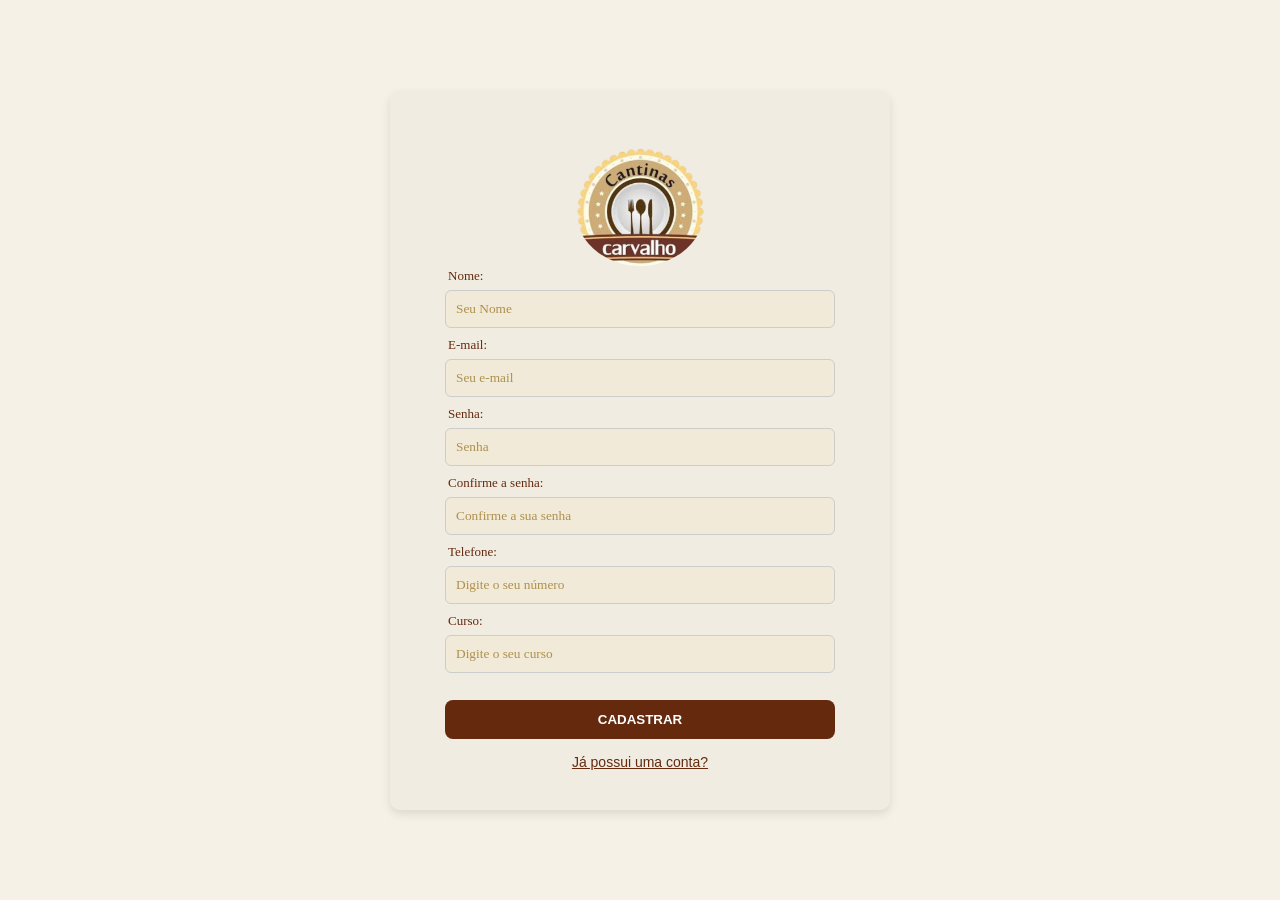
==== cadastroAluno.html @ 794c5adb "Add files via upload" ====
<!DOCTYPE html>
<html lang="en">

<head>
    <meta charset="UTF-8">
    <meta name="viewport" content="width=device-width, initial-scale=1.0">
    <title>Cadastro Aluno</title>
    <link rel="stylesheet" href="/cadastroAluno.css">
    <link rel="shortcut icon" href="caminho/do/seu-icone.png" type="image/x-icon">
</head>

<body>
    <div id="login">
        <form class="form">
            <div class="logo">
                <img src="/img/Captura_de_tela_2026-03-31_082739-removebg-preview.png" alt="Logo">
            </div>
            <div class="form-container">
                <label for="nome">Nome:</label>
                <div class="nome">
                    <input type="text" id="nome" placeholder="Seu Nome" required >
                </div>

                <label for="email">E-mail:</label>
                <div class="email-icone">
                    <input type="email" id="email" placeholder="Seu e-mail" required>
                </div>

                <label for="senha">Senha:</label>
                <div class="nome">
                    <input type="password" id="senha" placeholder="Senha" required>
                </div>

                <label for="nome">Confirme a senha:</label>
                <div class="Confirme_senha ">
                    <input type="password" id="Confirme_senha" placeholder="Confirme a sua senha" required>
                </div>

                <label for="nome">Telefone:</label>
                <div class="Confirme_senha ">
                    <input type="tel" id="Confirme_senha" placeholder="Digite o seu número" required>
                </div>

                <label for="nome">Curso:</label>
                <div class="Confirme_senha ">
                    <input type="tel" id="Confirme_senha" placeholder="Digite o seu curso" required>
                </div>

            </div>

            <div class="btn-container">
                <button id="button">CADASTRAR</button>
            </div>

            <a id="link" href="">Já possui uma conta?</a>

        </form>

    </div>

</body>

</html>
---- cadastroAluno.css ----
body {
    background-color: #F6F1E6;
    font-family: Arial;
    display: flex;
    justify-content: center; 
    align-items: center;     
    height: 100vh;           
    margin: 0;
    padding: 0;
}

* {
    box-sizing: border-box;
}

.logo {
    display: flex;
    justify-content: center; 
    width: 100%;            

}
img {
    height: 120px;
    object-fit: cover;
    border-radius: 50%;
}

#login {
    background: #F0ECE1;
    padding: 40px;
    border-radius: 10px;
    box-shadow: 0 4px 10px rgba(0, 0, 0, 0.1);
    width: 500px;
    display: flex;
    justify-content: center;
}

.form {
    margin-bottom: 20px; 
    width: 100%;  
    margin: 15px 15px 0px 15px;
    color: #652A0E;
}

#nome, #email, #senha, #Confirme_senha {
    margin-bottom: 7px;
   
}

label {
    padding-left: 3px;
    font-size: 13px;
    font-family: 'Inter';
}

input {
    width: 100%;
    padding: 10px; 
    margin-top: 6px;
    font-family: 'Inter';
    border: 1px solid #ccc;
    border-radius: 6px;
    background: #F2EAD8;
    
}

input::placeholder {
    color: #ad904d;
}

.btn-container {
    width: 100%;
    display: flex;
    justify-content: center;
    margin-top: 20px;   
    margin-bottom: 25px;
}

#button{
    width: 100%;
    padding: 12px;
    border-radius: 8px;
    background-color: #652A0E;
    color: #FFF;
    border: none;
    font-weight: bold;
    
}

#link {
   display: flex;
   justify-content: center;
   margin-top: -10px;
   color: #652A0E;
   font-family: Arial;
   font-size: 14px;
}
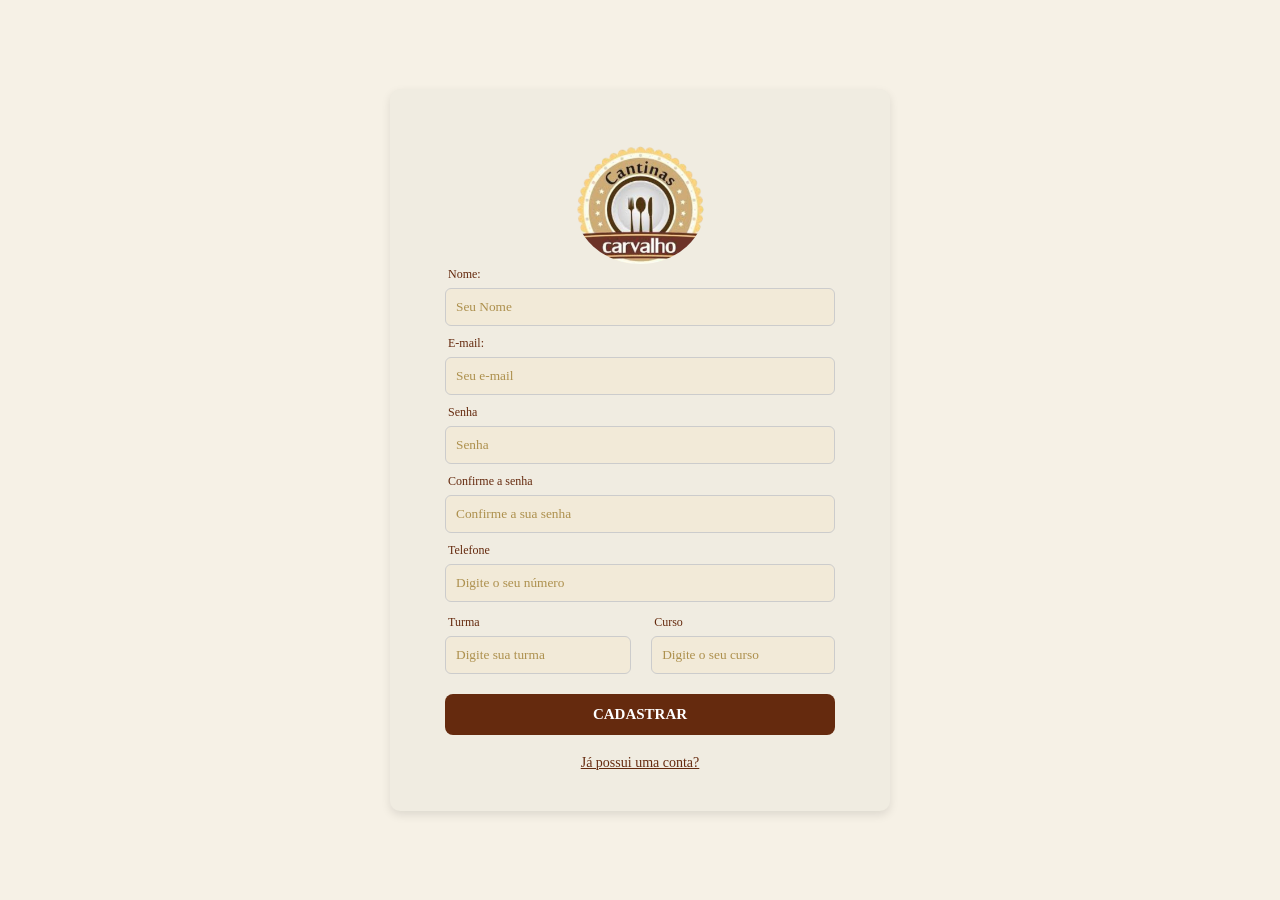
==== commit 452f6afd: "Update_07_04" ====
--- a/cadastroAluno.html
+++ b/cadastroAluno.html
@@ -6,7 +6,6 @@
     <meta name="viewport" content="width=device-width, initial-scale=1.0">
     <title>Cadastro Aluno</title>
     <link rel="stylesheet" href="/cadastroAluno.css">
-    <link rel="shortcut icon" href="caminho/do/seu-icone.png" type="image/x-icon">
 </head>
 
 <body>
@@ -18,7 +17,7 @@
             <div class="form-container">
                 <label for="nome">Nome:</label>
                 <div class="nome">
-                    <input type="text" id="nome" placeholder="Seu Nome" required >
+                    <input type="text" id="nome" placeholder="Seu Nome" required>
                 </div>
 
                 <label for="email">E-mail:</label>
@@ -26,24 +25,31 @@
                     <input type="email" id="email" placeholder="Seu e-mail" required>
                 </div>
 
-                <label for="senha">Senha:</label>
+                <label for="senha">Senha</label>
                 <div class="nome">
                     <input type="password" id="senha" placeholder="Senha" required>
                 </div>
 
-                <label for="nome">Confirme a senha:</label>
+                <label for="nome">Confirme a senha</label>
                 <div class="Confirme_senha ">
                     <input type="password" id="Confirme_senha" placeholder="Confirme a sua senha" required>
                 </div>
 
-                <label for="nome">Telefone:</label>
+                <label for="nome">Telefone</label>
                 <div class="Confirme_senha ">
-                    <input type="tel" id="Confirme_senha" placeholder="Digite o seu número" required>
+                    <input type="tel" id="telefone" placeholder="Digite o seu número" required>
                 </div>
 
-                <label for="nome">Curso:</label>
-                <div class="Confirme_senha ">
-                    <input type="tel" id="Confirme_senha" placeholder="Digite o seu curso" required>
+                <div class="form_identificacao">
+                    <div class="Confirme_senha ">
+                        <label for="nome">Curso</label>
+                        <input type="tel" placeholder="Digite o seu curso" required>
+                    </div>
+
+                    <div class="Confirme_senha ">
+                        <label for="nome">Turma</label>
+                        <input type="tel" placeholder="Digite sua turma" required>
+                    </div>
                 </div>
 
             </div>
--- a/cadastroAluno.css
+++ b/cadastroAluno.css
@@ -49,7 +49,7 @@
 
 label {
     padding-left: 3px;
-    font-size: 13px;
+    font-size: 12px;
     font-family: 'Inter';
 }
 
@@ -61,7 +61,6 @@
     border: 1px solid #ccc;
     border-radius: 6px;
     background: #F2EAD8;
-    
 }
 
 input::placeholder {
@@ -84,16 +83,24 @@
     color: #FFF;
     border: none;
     font-weight: bold;
+    font-family: 'Inter';
+    font-size: 15px;
     
 }
 
 #link {
    display: flex;
    justify-content: center;
-   margin-top: -10px;
+   margin-top: -5px;
    color: #652A0E;
    font-family: Arial;
    font-size: 14px;
+   font-family: 'Inter';
 }
 
-
+.form_identificacao{
+    display: flex;
+    flex-direction: row-reverse;
+    gap: 20px;
+    margin-top: 10px;
+}
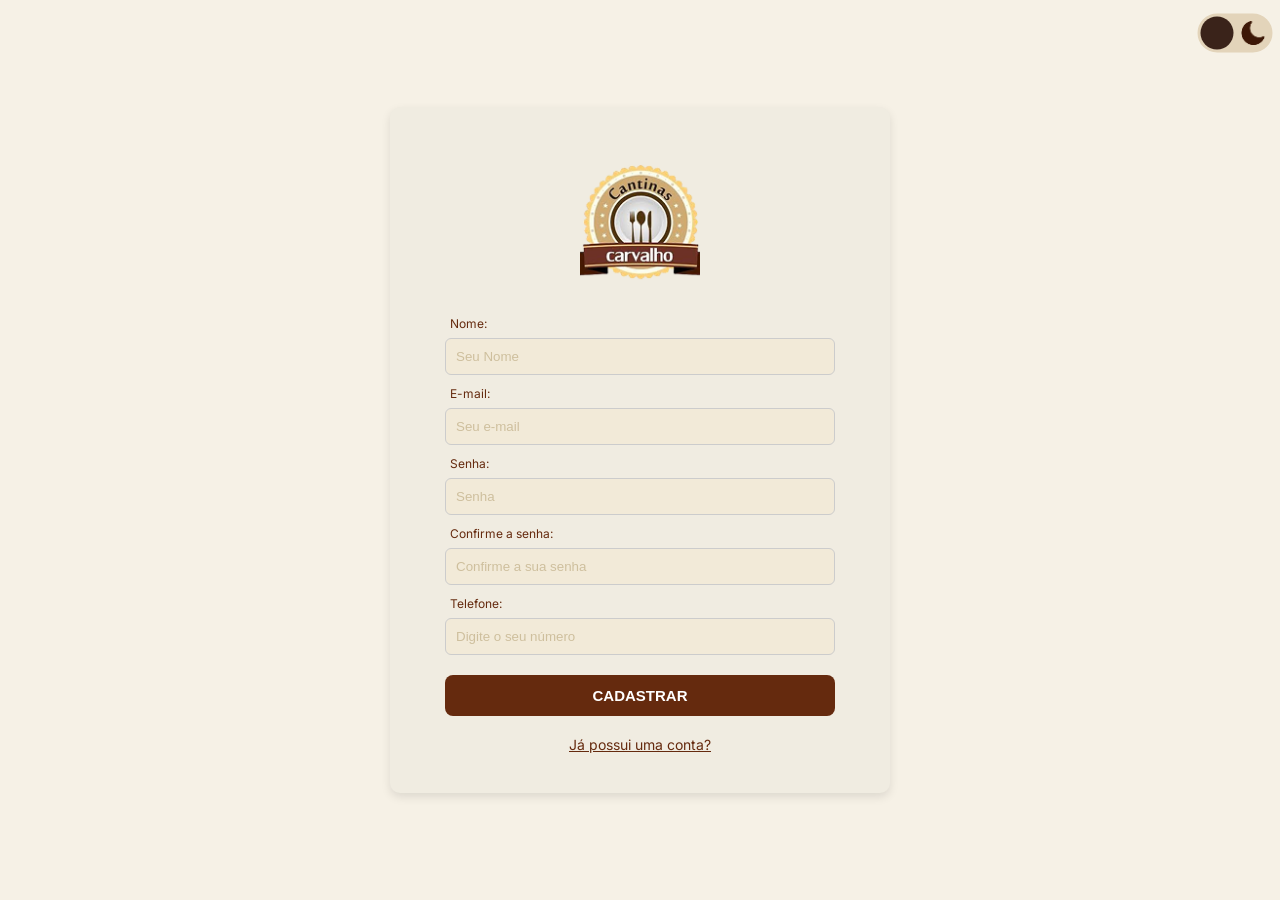
==== commit d85c266d: "Update12_04" ====
--- a/cadastroAluno.html
+++ b/cadastroAluno.html
@@ -6,13 +6,25 @@
     <meta name="viewport" content="width=device-width, initial-scale=1.0">
     <title>Cadastro Aluno</title>
     <link rel="stylesheet" href="/cadastroAluno.css">
+    <link rel="preconnect" href="https://fonts.googleapis.com">
+    <link rel="preconnect" href="https://fonts.gstatic.com" crossorigin>
+    <link href="https://fonts.googleapis.com/css2?family=Inter:wght@400;700&display=swap" rel="stylesheet">
 </head>
 
 <body>
+    <div class="btn">
+        <input type="checkbox" class="checkbox" id="botao-tema" />
+        <label class="label" for="botao-tema">
+            <img src="/img/sol.png" alt="Sol" class="img-sol">
+            <img src="/img/lua.png" alt="Lua" class="img-lua">
+            <div class="indicador"></div>
+        </label>
+    </div>
+
     <div id="login">
         <form class="form">
             <div class="logo">
-                <img src="/img/Captura_de_tela_2026-03-31_082739-removebg-preview.png" alt="Logo">
+                <img src="/img/Logo.png" alt="Logo">
             </div>
             <div class="form-container">
                 <label for="nome">Nome:</label>
@@ -25,31 +37,19 @@
                     <input type="email" id="email" placeholder="Seu e-mail" required>
                 </div>
 
-                <label for="senha">Senha</label>
+                <label for="senha">Senha:</label>
                 <div class="nome">
                     <input type="password" id="senha" placeholder="Senha" required>
                 </div>
 
-                <label for="nome">Confirme a senha</label>
+                <label for="nome">Confirme a senha:</label>
                 <div class="Confirme_senha ">
                     <input type="password" id="Confirme_senha" placeholder="Confirme a sua senha" required>
                 </div>
 
-                <label for="nome">Telefone</label>
+                <label for="nome">Telefone:</label>
                 <div class="Confirme_senha ">
                     <input type="tel" id="telefone" placeholder="Digite o seu número" required>
-                </div>
-
-                <div class="form_identificacao">
-                    <div class="Confirme_senha ">
-                        <label for="nome">Curso</label>
-                        <input type="tel" placeholder="Digite o seu curso" required>
-                    </div>
-
-                    <div class="Confirme_senha ">
-                        <label for="nome">Turma</label>
-                        <input type="tel" placeholder="Digite sua turma" required>
-                    </div>
                 </div>
 
             </div>
@@ -64,6 +64,8 @@
 
     </div>
 
+    <script src="cadastroAluno.js"></script>
+
 </body>
 
 </html>
--- a/cadastroAluno.css
+++ b/cadastroAluno.css
@@ -1,6 +1,36 @@
+@import url('https://fonts.googleapis.com/css2?family=Inter:wght@400;700&display=swap');
+
+
+/*  VARIÁVEIS DO TEMA CLARO (Padrão) */
+:root {
+    --font-main: 'Inter';
+    --bg-color: #F6F1E6;
+    --card-bg: #F0ECE1;
+    --input-bg: #F2EAD8;
+    --button-bg: #652A0E;
+    --button-text: #FFFFFF;
+    --text-color: #652A0E;
+    --placeholder-color: #CEBF9D;
+    --border-color: #ccc;
+}
+
+/* VARIÁVEIS DO TEMA ESCURO (Sobrescreve as de cima) */
+.tema-escuro {
+    --font-main: 'Inter';
+    --bg-color: #1A110E;
+    --card-bg: #2D1D17;
+    --input-bg: #402820;
+    --button-bg: #F0ECE1;
+    --button-text: #371707;
+    --text-color: #F0ECE1;
+    --placeholder-color: #F0ECE1;
+    --border-color: #5a3a2f;
+    --btn-toggle-bg: #3a231a;
+}
+
 body {
-    background-color: #F6F1E6;
-    font-family: Arial;
+    background-color: var(--bg-color);
+    font-family: var(--font-main);
     display: flex;
     justify-content: center; 
     align-items: center;     
@@ -13,20 +43,88 @@
     box-sizing: border-box;
 }
 
+/* Posicionamento do Botão */
+
+.btn{
+    position: absolute;
+    top: 20px;
+    right: 20px;
+}
+
+/* checkbox do Botão */ 
+
+.checkbox {
+    opacity: 0; /* checkbox real está escondido */
+    position: absolute;
+}
+
+/* Corpo do Botão */
+
+.label {
+    background-color: #e3d4ba;
+    border-radius: 50px;
+    cursor: pointer;
+    display: flex;
+    justify-content: space-between;
+    align-items: center;
+    padding: 5px;
+    position: relative;
+    height: 26px;
+    width: 50px;
+    transform: scale(1.5);
+
+}
+
+.tema-escuro .label {
+    background-color: var(--btn-toggle-bg);
+}
+
+.tema-escuro .label .indicador{
+    background-color: #F0ECE1;
+}
+
+
+/* Indicador do Botão */
+
+.label .indicador {
+    background-color: #3a231a;
+    border-radius: 50%;
+    position: absolute;
+    top: 2px;
+    left: 2px;
+    height: 22px;
+    width: 22px;  
+    transition: transform 0.2s linear; /* transição do deslizamento do indicador */
+}
+
+
+/* Transição do Indicador (Bolinha Branca) */
+/* O sinal de "+" seleciona o elemento que vem LOGO APÓS o input (.label). */
+
+#botao-tema:checked + .label .indicador {
+    transform: translateX(24px); /* o indicador desliza 24px para a direita */
+}
+
+/* Imagens do Botão  */
+
+.img-lua, .img-sol{
+    width: 16px;
+    height: 16px;
+}
+
+
+/* Logo do Projeto */
 .logo {
     display: flex;
     justify-content: center; 
-    width: 100%;            
-
+    margin-bottom: 30px;
 }
 img {
     height: 120px;
-    object-fit: cover;
-    border-radius: 50%;
 }
 
 #login {
-    background: #F0ECE1;
+    background: var(--card-bg);
     padding: 40px;
     border-radius: 10px;
     box-shadow: 0 4px 10px rgba(0, 0, 0, 0.1);
@@ -39,7 +137,7 @@
     margin-bottom: 20px; 
     width: 100%;  
     margin: 15px 15px 0px 15px;
-    color: #652A0E;
+    color: var(--text-color);
 }
 
 #nome, #email, #senha, #Confirme_senha {
@@ -48,23 +146,27 @@
 }
 
 label {
-    padding-left: 3px;
     font-size: 12px;
-    font-family: 'Inter';
+    margin-left: 5px;
+    margin-bottom: 3px;
 }
 
 input {
-    width: 100%;
-    padding: 10px; 
+   width: 100%;
+    padding: 10px;
     margin-top: 6px;
-    font-family: 'Inter';
-    border: 1px solid #ccc;
+    border: 1px solid var(--border-color);
     border-radius: 6px;
-    background: #F2EAD8;
+    background: var(--input-bg);
+    color: var(--text-color);
+}
+
+.tema-escuro input{
+    border: none;
 }
 
 input::placeholder {
-    color: #ad904d;
+    color: var(--placeholder-color);
 }
 
 .btn-container {
@@ -79,28 +181,36 @@
     width: 100%;
     padding: 12px;
     border-radius: 8px;
-    background-color: #652A0E;
-    color: #FFF;
+    background-color: var(--button-bg);
+    color: var(--button-text);
     border: none;
     font-weight: bold;
-    font-family: 'Inter';
     font-size: 15px;
     
+}
+
+/* HOVER: Quando o mouse passa em cima */
+.btn-container :hover {
+    transform:  scale(1.02);
+    box-shadow: 0 4px 15px rgba(0, 0, 0, 0.2);
+   
+}
+
+/* ACTIVE: Quando o usuário clica */
+#button:active {
+    transform: scale(0.98);
 }
 
 #link {
    display: flex;
    justify-content: center;
    margin-top: -5px;
-   color: #652A0E;
+   color: var(--text-color);
    font-family: Arial;
    font-size: 14px;
    font-family: 'Inter';
 }
 
-.form_identificacao{
-    display: flex;
-    flex-direction: row-reverse;
-    gap: 20px;
-    margin-top: 10px;
-}+#link:hover {
+   transform:  scale(1.02); 
+}
